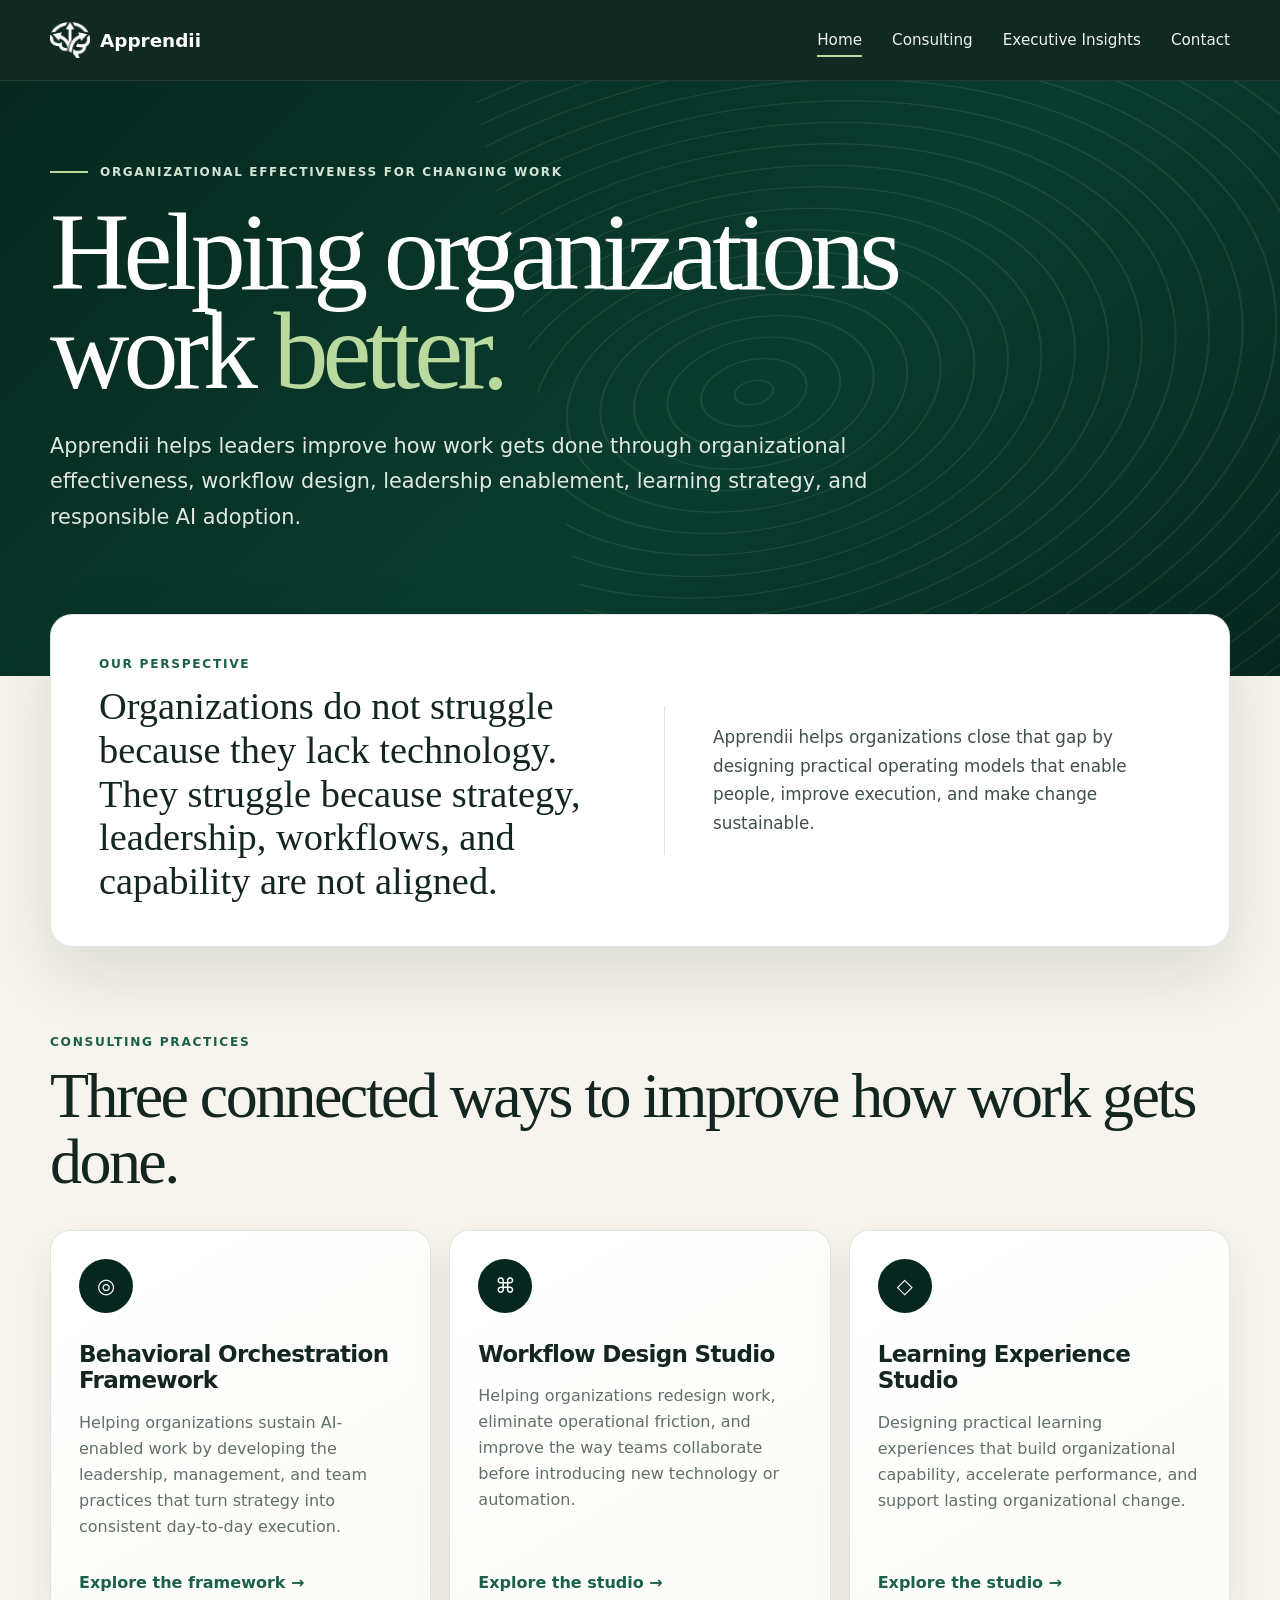
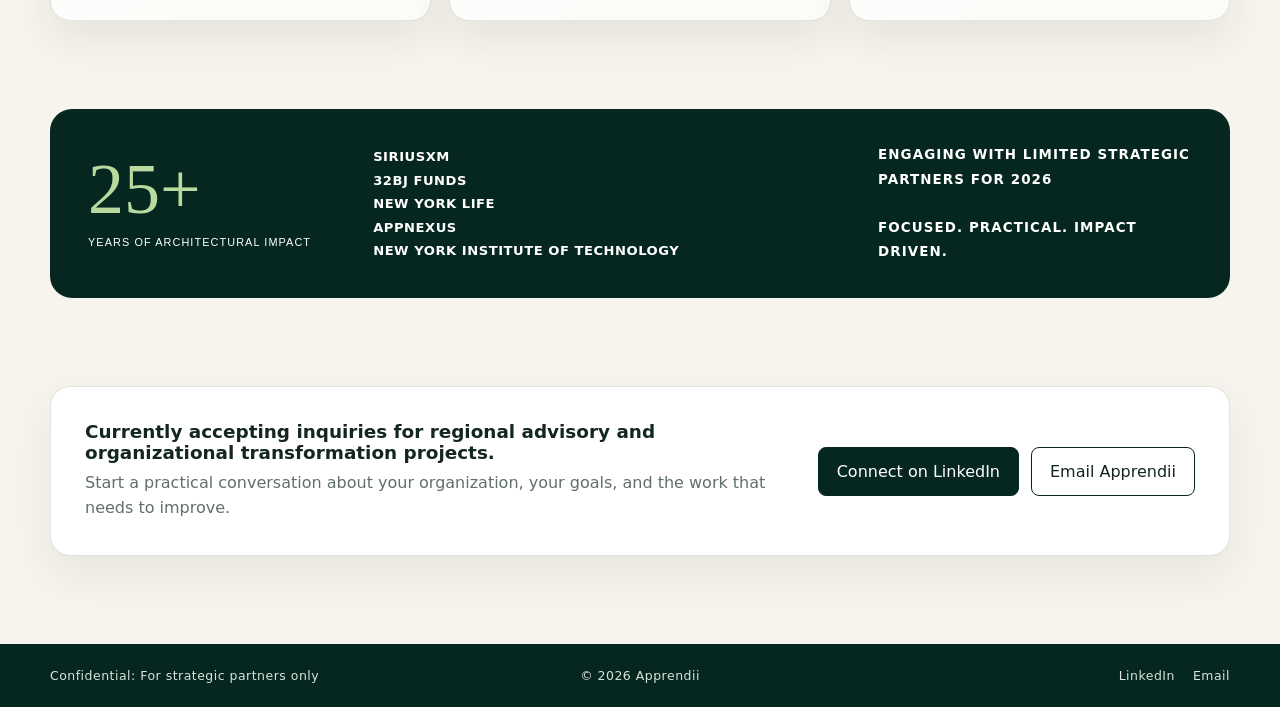
==== index.html @ 5446ebb8 "Add files via upload" ====
<!doctype html><html lang="en"><head><meta charset="utf-8"><meta name="viewport" content="width=device-width,initial-scale=1"><title>Apprendii | Helping organizations work better</title><meta name="description" content="Apprendii helps organizations work better."><link rel="icon" href="assets/images/apprendii-logo-original.png"><link rel="stylesheet" href="assets/css/styles.css"></head><body><header class="site-header"><div class="wrap nav">
<a class="brand" href="index.html"><img src="assets/images/apprendii-logo-white.png" alt="Apprendii logo"><span>Apprendii</span></a>
<button class="menu-toggle" aria-expanded="false" aria-controls="primary-nav" aria-label="Open navigation">Menu</button>
<nav id="primary-nav" class="nav-links" aria-label="Primary navigation"><a class="active" href="index.html">Home</a><a class="" href="consulting.html">Consulting</a><a class="" href="executive-insights.html">Executive Insights</a><a class="" href="contact.html">Contact</a></nav>
</div></header><main><section class="hero"><div class="wrap"><div class="hero-copy reveal"><div class="eyebrow">Organizational effectiveness for changing work</div><h1>Helping organizations<br>work <span>better.</span></h1><p class="lead">Apprendii helps leaders improve how work gets done through organizational effectiveness, workflow design, leadership enablement, learning strategy, and responsible AI adoption.</p></div></div></section>
<div class="wrap"><section class="perspective-card reveal"><div><div class="kicker">Our Perspective</div><h2>Organizations do not struggle because they lack technology. They struggle because strategy, leadership, workflows, and capability are not aligned.</h2></div><div><p>Apprendii helps organizations close that gap by designing practical operating models that enable people, improve execution, and make change sustainable.</p></div></section></div>
<section class="section"><div class="wrap"><div class="section-head reveal"><div class="kicker">Consulting Practices</div><h2>Three connected ways to improve how work gets done.</h2></div><div class="cards">
<a class="card reveal" href="behavioral-orchestration-framework.html"><div class="icon">◎</div><h3>Behavioral Orchestration Framework</h3><p>Helping organizations sustain AI-enabled work by developing the leadership, management, and team practices that turn strategy into consistent day-to-day execution.</p><span class="arrow">Explore the framework →</span></a>
<a class="card reveal" href="workflow-design-studio.html"><div class="icon">⌘</div><h3>Workflow Design Studio</h3><p>Helping organizations redesign work, eliminate operational friction, and improve the way teams collaborate before introducing new technology or automation.</p><span class="arrow">Explore the studio →</span></a>
<a class="card reveal" href="learning-experience-studio.html"><div class="icon">◇</div><h3>Learning Experience Studio</h3><p>Designing practical learning experiences that build organizational capability, accelerate performance, and support lasting organizational change.</p><span class="arrow">Explore the studio →</span></a>
</div></div></section>
<section class="section compact"><div class="wrap"><div class="cred reveal"><div class="metric">25+<small>Years of architectural impact</small></div><div class="companies">SIRIUSXM<br>32BJ FUNDS<br>NEW YORK LIFE<br>APPNEXUS<br>NEW YORK INSTITUTE OF TECHNOLOGY</div><div class="positioning">Engaging with limited strategic partners for 2026<br><br>Focused. Practical. Impact driven.</div></div></div></section>
<section class="section compact"><div class="wrap"><div class="contact-box reveal"><div><h3>Currently accepting inquiries for regional advisory and organizational transformation projects.</h3><p>Start a practical conversation about your organization, your goals, and the work that needs to improve.</p></div><div class="actions"><a class="btn primary" href="https://www.linkedin.com/in/hectorm/" target="_blank" rel="noopener">Connect on LinkedIn</a><a class="btn" href="mailto:hector.martinez@gmail.com">Email Apprendii</a></div></div></div></section></main><footer><div class="wrap footer-grid"><div>Confidential: For strategic partners only</div><div>© 2026 Apprendii</div><div class="footer-links"><a href="https://www.linkedin.com/in/hectorm/" target="_blank" rel="noopener">LinkedIn</a><a href="mailto:hector.martinez@gmail.com">Email</a></div></div></footer><script src="assets/js/site.js"></script></body></html>
---- assets/css/styles.css ----
:root{--deep:#06271f;--deep2:#0a3b2e;--green:#1b6048;--sage:#b9d99f;--cream:#f7f4ed;--paper:#fff;--ink:#13261f;--muted:#617068;--line:rgba(17,52,40,.13);--shadow:0 28px 70px rgba(9,42,32,.12)}
*{box-sizing:border-box}html{scroll-behavior:smooth}body{margin:0;font-family:Inter,ui-sans-serif,system-ui,-apple-system,"Segoe UI",sans-serif;background:var(--cream);color:var(--ink)}a{color:inherit;text-decoration:none}.wrap{width:min(1180px,calc(100% - 40px));margin:auto}.narrow{width:min(840px,calc(100% - 40px))}
.site-header{position:sticky;top:0;z-index:30;background:rgba(4,31,24,.95);backdrop-filter:blur(18px);border-bottom:1px solid rgba(255,255,255,.08)}.nav{height:80px;display:flex;align-items:center;justify-content:space-between;gap:24px}.brand{display:flex;align-items:center;gap:10px;color:#fff;font-weight:750;font-size:1.15rem}.brand img{width:40px;height:40px;object-fit:contain}.nav-links{display:flex;align-items:center;gap:30px;color:#edf3ef;font-size:.95rem}.nav-links a{position:relative;padding:10px 0}.nav-links a:after{content:"";position:absolute;left:0;right:100%;bottom:2px;height:2px;background:var(--sage);transition:.3s}.nav-links a:hover:after,.nav-links a.active:after{right:0}.menu-toggle{display:none;background:none;color:#fff;border:1px solid rgba(255,255,255,.25);border-radius:8px;padding:9px 12px}
.hero,.detail-hero,.article-hero{position:relative;overflow:hidden;background:linear-gradient(135deg,#06281f 0%,#0a3d2f 58%,#06271f 100%);color:#fff}.hero{padding:84px 0 120px}.detail-hero{padding:88px 0 84px}.article-hero{padding:82px 0 76px}.hero:before,.detail-hero:before,.article-hero:before{content:"";position:absolute;inset:-20% -8% auto 42%;height:130%;background:repeating-radial-gradient(ellipse at 25% 50%,transparent 0 18px,rgba(184,215,168,.15) 19px 20px,transparent 21px 34px);transform:rotate(-12deg);opacity:.7;animation:flow 18s ease-in-out infinite alternate;pointer-events:none}@keyframes flow{to{transform:rotate(-6deg) translate3d(-35px,20px,0)}}.hero-copy,.detail-hero .wrap,.article-hero .wrap{position:relative;z-index:2}.eyebrow{display:flex;align-items:center;gap:12px;color:#d3e4d6;text-transform:uppercase;letter-spacing:.14em;font-size:.75rem;font-weight:700}.eyebrow:before{content:"";width:38px;height:2px;background:var(--sage)}h1,h2{font-family:Georgia,"Times New Roman",serif;font-weight:500}.hero h1{font-size:clamp(4rem,8.6vw,7.5rem);line-height:.9;letter-spacing:-.055em;margin:24px 0 28px}.detail-hero h1,.article-hero h1{font-size:clamp(3.2rem,6.5vw,6.1rem);line-height:.95;letter-spacing:-.05em;margin:22px 0 24px}.hero h1 span{color:var(--sage)}.lead{font-size:clamp(1.05rem,1.7vw,1.3rem);line-height:1.7;color:#e0e8e3;max-width:820px}.back{display:inline-flex;gap:8px;align-items:center;color:#d8e4dc;margin-bottom:26px;font-size:.9rem}
.perspective-card{position:relative;z-index:4;margin-top:-62px;background:#fff;border:1px solid var(--line);border-radius:22px;box-shadow:var(--shadow);padding:42px 48px;display:grid;grid-template-columns:1fr 1fr;gap:48px;align-items:center}.perspective-card>div+div{border-left:1px solid var(--line);padding-left:48px}.kicker{text-transform:uppercase;letter-spacing:.14em;font-size:.76rem;color:var(--green);font-weight:760;margin-bottom:14px}.perspective-card h2{font-size:clamp(1.75rem,3vw,2.7rem);line-height:1.14;margin:0}.perspective-card p,.intro-copy p{font-size:1.05rem;line-height:1.72;color:#3f5048}.section{padding:88px 0}.section.compact{padding-top:0}.section-head{margin-bottom:34px}.section-head h2,.section-title{font-size:clamp(2.35rem,5vw,4.1rem);line-height:1.04;letter-spacing:-.04em;margin:0}.cards{display:grid;grid-template-columns:repeat(3,1fr);gap:18px}.card{position:relative;display:flex;flex-direction:column;min-height:360px;padding:28px;border-radius:20px;border:1px solid rgba(13,64,48,.13);background:linear-gradient(150deg,#fff 5%,#fbfcf8 100%);box-shadow:0 18px 42px rgba(9,42,32,.08);overflow:hidden;transition:transform .42s cubic-bezier(.2,.8,.2,1),box-shadow .42s,border-color .35s,background .35s}.card:before{content:"";position:absolute;inset:auto -70px -120px auto;width:260px;height:260px;border-radius:50%;background:radial-gradient(circle,rgba(164,205,138,.36),transparent 70%);transform:scale(.7);opacity:0;transition:.45s}.card:hover{transform:translateY(-12px);box-shadow:0 30px 70px rgba(9,42,32,.17);border-color:rgba(27,96,72,.38);background:linear-gradient(150deg,#fff 0%,#edf6e7 100%)}.card:hover:before{transform:scale(1.2);opacity:1}.icon{width:54px;height:54px;border-radius:50%;background:var(--deep);color:#fff;display:grid;place-items:center;font-size:1.3rem;transition:.35s}.card:hover .icon{transform:scale(1.07)}.card h3{font-size:1.44rem;line-height:1.15;letter-spacing:-.03em;margin:28px 0 16px}.card p{line-height:1.62;color:var(--muted);margin:0 0 34px}.arrow,.text-link{margin-top:auto;color:var(--green);font-weight:750;transition:.3s}.card:hover .arrow{transform:translateX(6px)}
.cred{background:var(--deep);color:#fff;border-radius:22px;padding:34px 38px;display:grid;grid-template-columns:.8fr 1.5fr 1fr;gap:34px;align-items:center}.metric{font-family:Georgia,serif;font-size:4.5rem;line-height:.9;color:var(--sage)}.metric small{font-family:Inter,sans-serif;display:block;font-size:.68rem;line-height:1.5;letter-spacing:.1em;text-transform:uppercase;color:#fff;margin-top:12px}.companies{line-height:1.8;font-size:.82rem;font-weight:700;letter-spacing:.04em}.positioning{font-weight:760;line-height:1.8;text-transform:uppercase;font-size:.84rem;letter-spacing:.08em}.contact-box{display:grid;grid-template-columns:1.4fr auto;gap:30px;align-items:center;background:#fff;border:1px solid var(--line);border-radius:20px;padding:34px;box-shadow:0 18px 45px rgba(9,42,32,.07)}.contact-box h3{font-size:1.15rem;margin:0 0 8px}.contact-box p{margin:0;color:var(--muted);line-height:1.55}.actions{display:flex;gap:12px;flex-wrap:wrap}.btn{display:inline-flex;align-items:center;justify-content:center;gap:10px;padding:14px 18px;border-radius:8px;border:1px solid var(--deep);transition:.25s}.btn.primary{background:var(--deep);color:#fff}.btn:hover{transform:translateY(-2px);box-shadow:0 12px 28px rgba(9,42,32,.15)}
.detail-section{padding:78px 0;border-bottom:1px solid var(--line)}.detail-section.alt{background:#f0eee6}.detail-grid{display:grid;grid-template-columns:.65fr 1.35fr;gap:60px}.detail-grid h2{font-size:2.65rem;line-height:1.05;margin:0}.detail-grid p,.detail-grid li{font-size:1.05rem;line-height:1.75;color:#45574e}.detail-grid ul{margin:0;padding-left:20px}.emphasis{font-weight:700;color:var(--ink)!important}.process{display:grid;grid-template-columns:repeat(4,1fr);gap:16px;margin-top:34px}.step{background:#fff;border:1px solid var(--line);border-radius:18px;padding:24px;box-shadow:0 16px 35px rgba(9,42,32,.06)}.step b{display:block;color:var(--green);font-size:.78rem;letter-spacing:.13em;text-transform:uppercase;margin-bottom:10px}.step h3{margin:0 0 10px;font-size:1.22rem}.step p{margin:0;color:var(--muted);line-height:1.6}.outcomes{display:grid;grid-template-columns:repeat(3,1fr);gap:14px}.outcome{background:#fff;border:1px solid var(--line);border-radius:16px;padding:22px;font-weight:700;box-shadow:0 14px 30px rgba(9,42,32,.05)}
.featured-insight{display:grid;grid-template-columns:1.3fr .7fr;gap:44px;background:#fff;border:1px solid var(--line);border-radius:24px;padding:46px;box-shadow:var(--shadow)}.featured-insight h2{font-size:clamp(2.3rem,4.5vw,4rem);line-height:1.04;letter-spacing:-.04em;margin:0 0 20px}.featured-insight p{font-size:1.08rem;line-height:1.72;color:var(--muted)}.meta{font-size:.82rem;line-height:1.5;text-transform:uppercase;letter-spacing:.08em;color:var(--green);margin:22px 0}.meta.light{color:#d6e3db}.insight-art{position:relative;min-height:350px;border-radius:18px;background:linear-gradient(145deg,var(--deep),var(--green));overflow:hidden}.insight-art span{position:absolute;border:1px solid rgba(255,255,255,.32);border-radius:50%}.insight-art span:nth-child(1){width:280px;height:280px;left:-80px;top:30px}.insight-art span:nth-child(2){width:220px;height:220px;right:-45px;bottom:-30px}.insight-art span:nth-child(3){width:130px;height:130px;left:48%;top:32%;background:rgba(185,217,159,.18)}
.contact-grid{display:grid;grid-template-columns:1fr 1fr;gap:18px}.contact-card{background:#fff;border:1px solid var(--line);border-radius:20px;padding:34px;box-shadow:0 18px 45px rgba(9,42,32,.07);transition:.35s}.contact-card:hover{transform:translateY(-8px);box-shadow:0 28px 60px rgba(9,42,32,.13)}.contact-card h2{font-size:2.2rem;line-height:1.1;margin:0 0 14px}.contact-card p{color:var(--muted);line-height:1.65}.article{padding:76px 0}.article p,.article li{font-family:Georgia,"Times New Roman",serif;font-size:1.18rem;line-height:1.85;color:#34473e}.article h2{font-size:2.8rem;line-height:1.08;margin:72px 0 22px}.article h3{font-size:1.55rem;line-height:1.25;margin:46px 0 14px}.article ul{padding-left:24px}.source-link{font-family:Inter,system-ui,sans-serif!important;font-size:.92rem!important;padding:14px 0;border-bottom:1px solid var(--line)}.source-link a{color:var(--green);word-break:break-word}.article-cta{margin-top:72px;padding:34px;background:#fff;border:1px solid var(--line);border-radius:20px}.article-cta h2{margin:0 0 12px;font-size:2.2rem}.article-cta p{font-family:Inter,system-ui,sans-serif;font-size:1rem;line-height:1.65;color:var(--muted)}
footer{background:var(--deep);color:#d8e2dc;padding:24px 0;font-size:.78rem;letter-spacing:.04em}.footer-grid{display:grid;grid-template-columns:1fr auto 1fr;gap:20px;align-items:center}.footer-grid>div:nth-child(2){text-align:center}.footer-links{display:flex;justify-content:flex-end;gap:18px}.reveal{opacity:0;transform:translateY(28px);transition:opacity .8s ease,transform .8s ease}.reveal.visible{opacity:1;transform:none}
@media(max-width:900px){.menu-toggle{display:block}.nav-links{display:none;position:absolute;left:20px;right:20px;top:70px;flex-direction:column;align-items:flex-start;gap:4px;padding:18px;background:#0b3328;border:1px solid rgba(255,255,255,.1);border-radius:14px}.nav-links.open{display:flex}.perspective-card,.detail-grid,.cred,.contact-box,.featured-insight,.contact-grid{grid-template-columns:1fr}.perspective-card>div+div{border-left:0;border-top:1px solid var(--line);padding-left:0;padding-top:30px}.cards,.process,.outcomes{grid-template-columns:1fr}.footer-grid{grid-template-columns:1fr;text-align:center}.footer-grid>div:nth-child(2){text-align:center}.footer-links{justify-content:center}.insight-art{min-height:260px}}
@media(max-width:560px){.wrap,.narrow{width:min(100% - 24px,1180px)}.brand span{font-size:1rem}.hero{padding:64px 0 96px}.detail-hero,.article-hero{padding:64px 0}.hero h1{font-size:3.65rem}.detail-hero h1,.article-hero h1{font-size:3.25rem}.perspective-card{padding:30px 24px}.section,.detail-section{padding:62px 0}.cred,.featured-insight,.contact-card{padding:28px}.actions{flex-direction:column}.btn{width:100%}.article{padding:54px 0}.article p,.article li{font-size:1.08rem}.article h2{font-size:2.25rem}}
@media(prefers-reduced-motion:reduce){*{scroll-behavior:auto!important;animation:none!important;transition:none!important}.reveal{opacity:1;transform:none}}
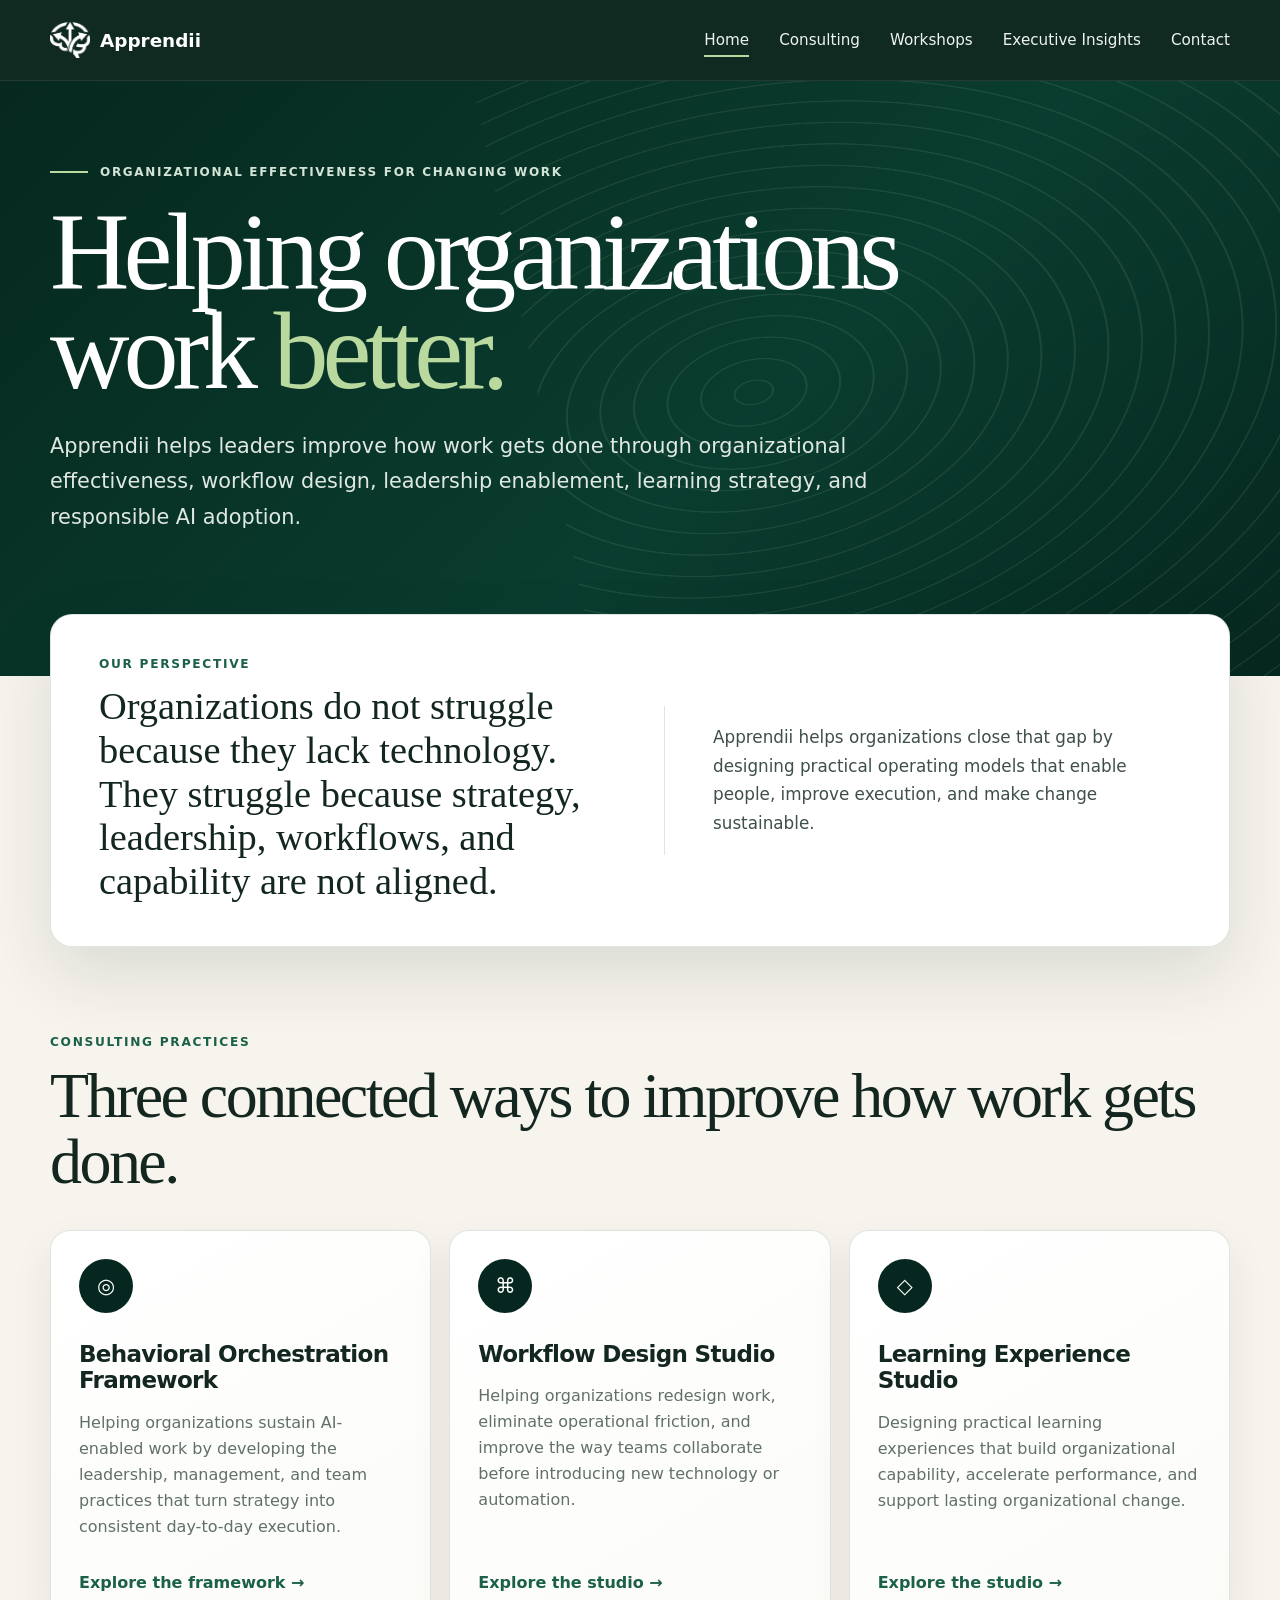
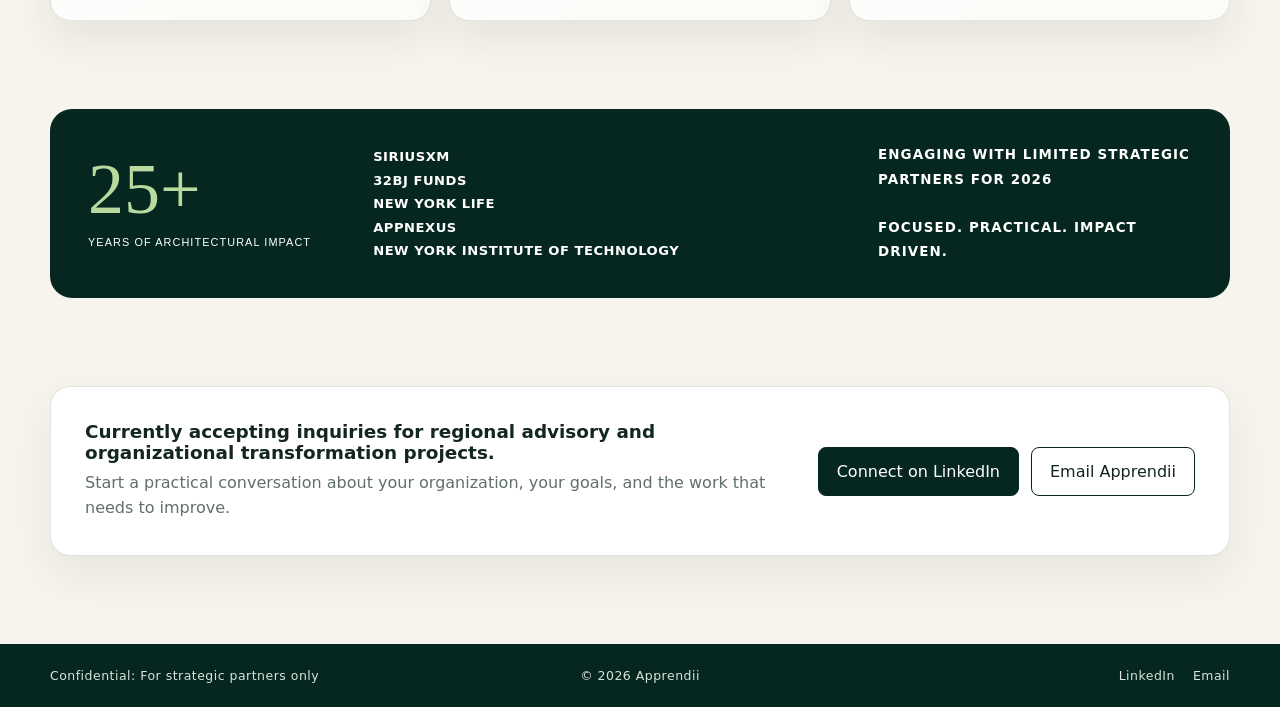
==== commit 38666c55: "Add files via upload" ====
--- a/index.html
+++ b/index.html
@@ -1,7 +1,7 @@
 <!doctype html><html lang="en"><head><meta charset="utf-8"><meta name="viewport" content="width=device-width,initial-scale=1"><title>Apprendii | Helping organizations work better</title><meta name="description" content="Apprendii helps organizations work better."><link rel="icon" href="assets/images/apprendii-logo-original.png"><link rel="stylesheet" href="assets/css/styles.css"></head><body><header class="site-header"><div class="wrap nav">
 <a class="brand" href="index.html"><img src="assets/images/apprendii-logo-white.png" alt="Apprendii logo"><span>Apprendii</span></a>
 <button class="menu-toggle" aria-expanded="false" aria-controls="primary-nav" aria-label="Open navigation">Menu</button>
-<nav id="primary-nav" class="nav-links" aria-label="Primary navigation"><a class="active" href="index.html">Home</a><a class="" href="consulting.html">Consulting</a><a class="" href="executive-insights.html">Executive Insights</a><a class="" href="contact.html">Contact</a></nav>
+<nav id="primary-nav" class="nav-links" aria-label="Primary navigation"><a class="active" href="index.html">Home</a><a class="" href="consulting.html">Consulting</a><a class="" href="workshops.html">Workshops</a><a class="" href="executive-insights.html">Executive Insights</a><a class="" href="contact.html">Contact</a></nav>
 </div></header><main><section class="hero"><div class="wrap"><div class="hero-copy reveal"><div class="eyebrow">Organizational effectiveness for changing work</div><h1>Helping organizations<br>work <span>better.</span></h1><p class="lead">Apprendii helps leaders improve how work gets done through organizational effectiveness, workflow design, leadership enablement, learning strategy, and responsible AI adoption.</p></div></div></section>
 <div class="wrap"><section class="perspective-card reveal"><div><div class="kicker">Our Perspective</div><h2>Organizations do not struggle because they lack technology. They struggle because strategy, leadership, workflows, and capability are not aligned.</h2></div><div><p>Apprendii helps organizations close that gap by designing practical operating models that enable people, improve execution, and make change sustainable.</p></div></section></div>
 <section class="section"><div class="wrap"><div class="section-head reveal"><div class="kicker">Consulting Practices</div><h2>Three connected ways to improve how work gets done.</h2></div><div class="cards">
--- a/assets/css/styles.css
+++ b/assets/css/styles.css
@@ -11,3 +11,18 @@
 @media(max-width:900px){.menu-toggle{display:block}.nav-links{display:none;position:absolute;left:20px;right:20px;top:70px;flex-direction:column;align-items:flex-start;gap:4px;padding:18px;background:#0b3328;border:1px solid rgba(255,255,255,.1);border-radius:14px}.nav-links.open{display:flex}.perspective-card,.detail-grid,.cred,.contact-box,.featured-insight,.contact-grid{grid-template-columns:1fr}.perspective-card>div+div{border-left:0;border-top:1px solid var(--line);padding-left:0;padding-top:30px}.cards,.process,.outcomes{grid-template-columns:1fr}.footer-grid{grid-template-columns:1fr;text-align:center}.footer-grid>div:nth-child(2){text-align:center}.footer-links{justify-content:center}.insight-art{min-height:260px}}
 @media(max-width:560px){.wrap,.narrow{width:min(100% - 24px,1180px)}.brand span{font-size:1rem}.hero{padding:64px 0 96px}.detail-hero,.article-hero{padding:64px 0}.hero h1{font-size:3.65rem}.detail-hero h1,.article-hero h1{font-size:3.25rem}.perspective-card{padding:30px 24px}.section,.detail-section{padding:62px 0}.cred,.featured-insight,.contact-card{padding:28px}.actions{flex-direction:column}.btn{width:100%}.article{padding:54px 0}.article p,.article li{font-size:1.08rem}.article h2{font-size:2.25rem}}
 @media(prefers-reduced-motion:reduce){*{scroll-behavior:auto!important;animation:none!important;transition:none!important}.reveal{opacity:1;transform:none}}
+
+/* Workshops overview: independent editorial panels; future-ready for detail pages. */
+.workshops-section{padding-top:80px}
+.workshops-intro{max-width:900px;margin-bottom:40px}
+.workshops-intro h2{font-size:clamp(2.35rem,5vw,4.1rem);line-height:1.04;letter-spacing:-.04em;margin:0 0 22px}
+.workshops-intro p{font-size:1.06rem;line-height:1.75;color:#45574e;max-width:830px;margin:0}
+.workshop-list{display:grid;gap:18px}
+.workshop-item{display:grid;grid-template-columns:40px minmax(0,1fr);gap:20px;align-items:start;background:#fff;border:1px solid var(--line);border-radius:18px;padding:30px 34px;box-shadow:0 12px 32px rgba(9,42,32,.055)}
+.workshop-number{font-family:Georgia,"Times New Roman",serif;font-size:1.65rem;line-height:1.2;font-weight:400;color:var(--green)}
+.workshop-body{display:flex;flex-direction:column;min-width:0}
+.workshop-body h2{font-family:Inter,ui-sans-serif,system-ui,-apple-system,"Segoe UI",sans-serif;font-size:clamp(1.35rem,2.2vw,1.65rem);font-weight:700;line-height:1.3;letter-spacing:-.025em;margin:0 0 13px}
+.workshop-body>p:not(.workshop-audience){font-size:1.02rem;line-height:1.72;color:#45574e;margin:0;max-width:920px}
+.workshop-audience{align-self:flex-end;text-align:right;font-size:.88rem;line-height:1.45;font-weight:650;color:var(--green);margin:24px 0 0}
+@media(max-width:900px){.workshops-section{padding-top:62px}}
+@media(max-width:560px){.workshop-item{grid-template-columns:32px minmax(0,1fr);gap:12px;padding:24px 20px}.workshop-number{font-size:1.35rem}.workshops-intro{margin-bottom:28px}.workshop-body h2{font-size:1.32rem}.workshop-body>p:not(.workshop-audience){font-size:.98rem}.workshop-audience{margin-top:20px;font-size:.84rem}}
